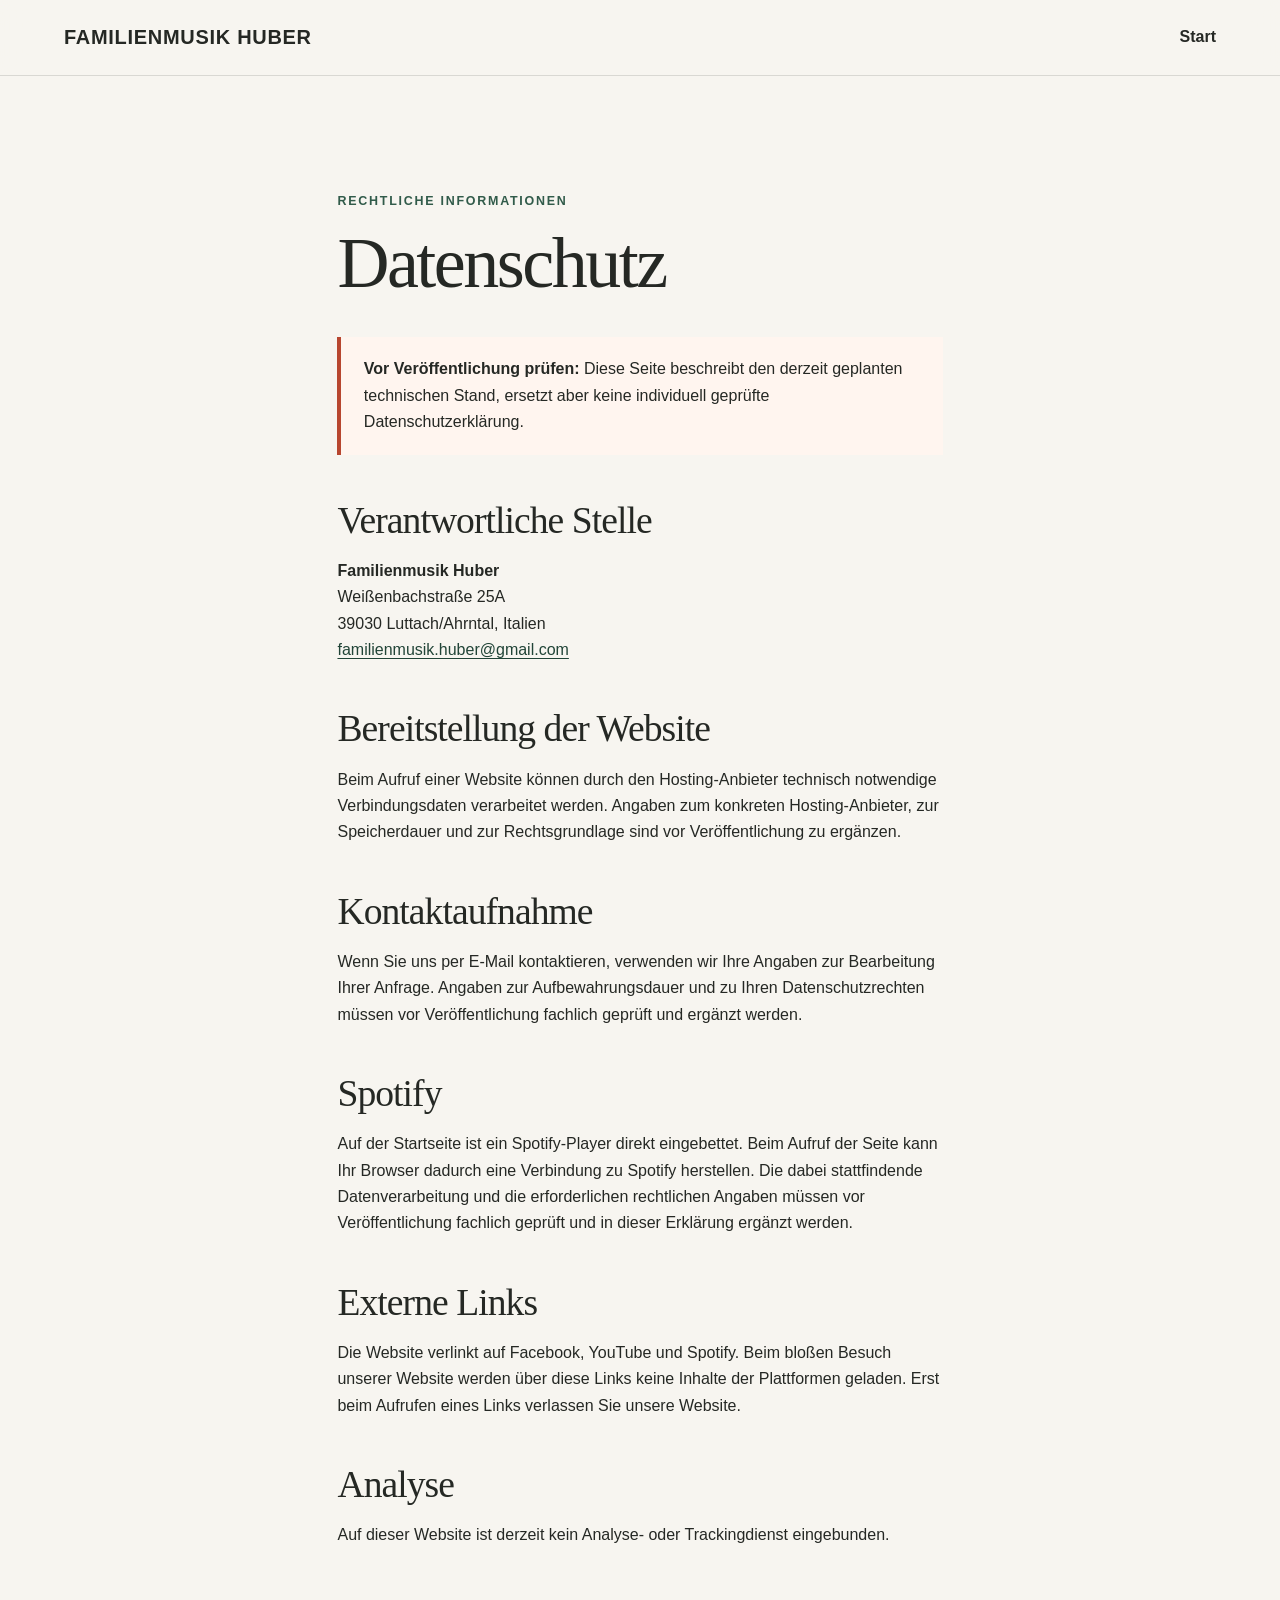
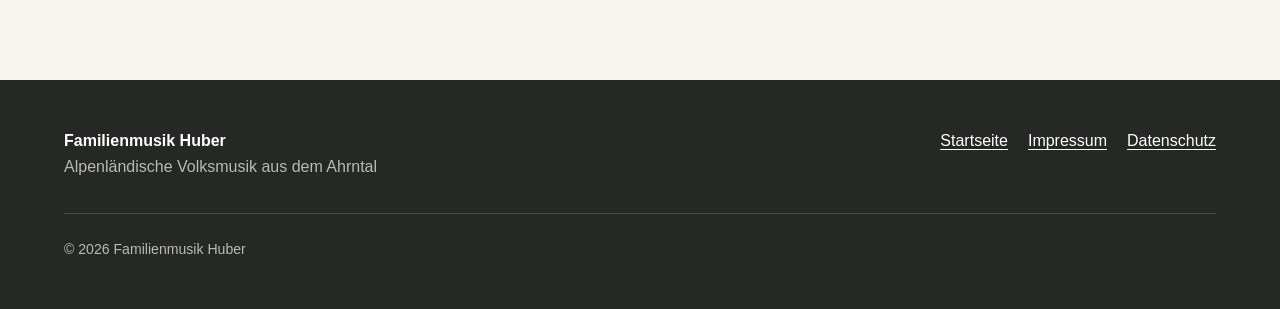
==== datenschutz.html @ d2c95392 "Allgemeiner Umbau" ====
<!DOCTYPE html>
<html lang="de">

<head>
  <meta charset="utf-8">
  <meta name="viewport" content="width=device-width, initial-scale=1">
  <meta name="robots" content="noindex">
  <meta name="theme-color" content="#f7f5f0">
  <title>Datenschutz – Familienmusik Huber</title>
  <link rel="icon" href="images/icons/favicon.svg" type="image/svg+xml">
  <link rel="stylesheet" href="styles/style_general.css">
</head>

<body>
  <a class="skip_link" href="#main">Zum Inhalt springen</a>
  <header class="site_header">
    <nav class="navbar" aria-label="Hauptnavigation">
      <a class="navbar_brand" href="index.html">Familienmusik Huber</a>
      <div class="legal_navigation">
        <a href="index.html">Start</a>
      </div>
    </nav>
  </header>

  <main id="main" class="legal_main section">
    <article class="content_container legal_content">
      <p class="eyebrow">Rechtliche Informationen</p>
      <h1>Datenschutz</h1>

      <div class="notice"><strong>Vor Veröffentlichung prüfen:</strong> Diese Seite beschreibt den derzeit geplanten technischen Stand, ersetzt aber keine individuell geprüfte Datenschutzerklärung.</div>

      <h2>Verantwortliche Stelle</h2>
      <address>
        <strong>Familienmusik Huber</strong><br>
        Weißenbachstraße 25A<br>
        39030 Luttach/Ahrntal, Italien<br>
        <a href="mailto:familienmusik.huber@gmail.com">familienmusik.huber@gmail.com</a>
      </address>

      <h2>Bereitstellung der Website</h2>
      <p>Beim Aufruf einer Website können durch den Hosting-Anbieter technisch notwendige Verbindungsdaten verarbeitet werden. Angaben zum konkreten Hosting-Anbieter, zur Speicherdauer und zur Rechtsgrundlage sind vor Veröffentlichung zu ergänzen.</p>

      <h2>Kontaktaufnahme</h2>
      <p>Wenn Sie uns per E-Mail kontaktieren, verwenden wir Ihre Angaben zur Bearbeitung Ihrer Anfrage. Angaben zur Aufbewahrungsdauer und zu Ihren Datenschutzrechten müssen vor Veröffentlichung fachlich geprüft und ergänzt werden.</p>

      <h2>Spotify</h2>
      <p>Auf der Startseite ist ein Spotify-Player direkt eingebettet. Beim Aufruf der Seite kann Ihr Browser dadurch eine Verbindung zu Spotify herstellen. Die dabei stattfindende Datenverarbeitung und die erforderlichen rechtlichen Angaben müssen vor Veröffentlichung fachlich geprüft und in dieser Erklärung ergänzt werden.</p>

      <h2>Externe Links</h2>
      <p>Die Website verlinkt auf Facebook, YouTube und Spotify. Beim bloßen Besuch unserer Website werden über diese Links keine Inhalte der Plattformen geladen. Erst beim Aufrufen eines Links verlassen Sie unsere Website.</p>

      <h2>Analyse</h2>
      <p>Auf dieser Website ist derzeit kein Analyse- oder Trackingdienst eingebunden.</p>
    </article>
  </main>

  <footer class="site_footer">
    <div class="footer_inner">
      <p><strong>Familienmusik Huber</strong><br><span>Alpenländische Volksmusik aus dem Ahrntal</span></p>
      <nav aria-label="Navigation im Fußbereich">
        <a href="index.html">Startseite</a>
        <a href="impressum.html">Impressum</a>
        <a href="datenschutz.html" aria-current="page">Datenschutz</a>
      </nav>
      <p class="copyright">© 2026 Familienmusik Huber</p>
    </div>
  </footer>
</body>

</html>
---- styles/style_general.css ----
:root {
    --color-background: #f7f5f0;
    --color-surface: #fffdf9;
    --color-tinted: #ecefe9;
    --color-text: #252824;
    --color-muted: #60665f;
    --color-accent: #315b4a;
    --color-accent-dark: #214437;
    --color-border: rgb(37 40 36 / 14%);
    --color-focus: #b7462f;
    --shadow-soft: 0 1.25rem 3.5rem rgb(32 39 34 / 10%);
    --radius-small: 0.35rem;
    --radius-medium: 0.8rem;
    --container: 75rem;
    --text-width: 68ch;
    --header-height: 4.75rem;
    --font-heading: Georgia, "Times New Roman", serif;
    --font-body: "Helvetica Neue", Helvetica, Arial, sans-serif;
}

html {
    box-sizing: border-box;
    scroll-behavior: smooth;
    scroll-padding-top: calc(var(--header-height) + 1rem);
}

*,
*::before,
*::after {
    box-sizing: inherit;
}

body {
    width: 100%;
    margin: 0;
    overflow-x: hidden;
    background: var(--color-background);
    color: var(--color-text);
    font-family: var(--font-body);
    font-size: 1rem;
    line-height: 1.65;
    -webkit-font-smoothing: antialiased;
}

body.menu_open {
    overflow: hidden;
}

img {
    max-width: 100%;
}

a {
    color: var(--color-accent-dark);
    text-underline-offset: 0.2em;
}

button,
a {
    -webkit-tap-highlight-color: transparent;
}

:focus-visible {
    outline: 3px solid var(--color-focus);
    outline-offset: 4px;
}

.skip_link {
    position: fixed;
    top: 0.75rem;
    left: 0.75rem;
    z-index: 100;
    padding: 0.7rem 1rem;
    background: var(--color-text);
    color: white;
    transform: translateY(-150%);
}

.skip_link:focus {
    transform: translateY(0);
}

.site_header {
    position: sticky;
    top: 0;
    z-index: 20;
    height: var(--header-height);
}

.navbar {
    width: 100%;
    height: 100%;
    padding-inline: clamp(1.25rem, 5vw, 5rem);
    display: flex;
    align-items: center;
    justify-content: space-between;
    gap: 2rem;
    background: rgb(247 245 240 / 94%);
    border-bottom: 1px solid var(--color-border);
    backdrop-filter: blur(14px);
    -webkit-backdrop-filter: blur(14px);
}

.navbar a {
    color: var(--color-text);
    text-decoration: none;
}

.navbar_brand {
    position: relative;
    z-index: 2;
    flex-shrink: 0;
    font-size: clamp(1rem, 2vw, 1.25rem);
    font-weight: 700;
    letter-spacing: 0.035em;
    text-transform: uppercase;
}

.navbar_links {
    display: flex;
    align-items: center;
    gap: clamp(1.2rem, 3vw, 2.65rem);
}

.legal_navigation a {
    min-height: 2.75rem;
    display: inline-flex;
    align-items: center;
    font-weight: 700;
}

.navbar_links a {
    position: relative;
    min-height: 2.75rem;
    display: inline-flex;
    align-items: center;
    color: var(--color-muted);
    font-size: 0.93rem;
    font-weight: 650;
    letter-spacing: 0.02em;
}

.navbar_links a::after {
    content: "";
    position: absolute;
    right: 0;
    bottom: 0.25rem;
    left: 0;
    height: 2px;
    background: var(--color-accent);
    transform: scaleX(0);
    transition: transform 180ms ease;
}

.navbar_links a:hover::after,
.navbar_links a[aria-current="true"]::after {
    transform: scaleX(1);
}

.navbar_links a[aria-current="true"] {
    color: var(--color-text);
}

.menu_button {
    display: none;
}

.hero {
    width: 100%;
    background: #241c17;
}

.hero picture {
    display: block;
}

.hero_image {
    display: block;
    width: 100%;
    height: auto;
    max-height: calc(100svh - var(--header-height));
    object-fit: contain;
    object-position: center;
}

.section,
.section_compact {
    padding-inline: clamp(1.25rem, 5vw, 4rem);
    scroll-margin-top: calc(var(--header-height) + 1rem);
}

.content_section {
    scroll-margin-top: calc(var(--header-height) + 1rem);
}

.section {
    padding-block: clamp(4.5rem, 9vw, 8rem);
}

.section_compact {
    padding-block: clamp(3.5rem, 7vw, 6rem);
}

.section_tinted {
    background: var(--color-tinted);
}

.content_container {
    width: min(100%, var(--container));
    margin-inline: auto;
}

.intro {
    border-bottom: 1px solid var(--color-border);
    text-align: center;
}

.intro_inner {
    max-width: 56rem;
}

.eyebrow {
    margin: 0 0 0.65rem;
    color: var(--color-accent);
    font-size: 0.78rem;
    font-weight: 750;
    letter-spacing: 0.14em;
    text-transform: uppercase;
}

h1,
h2,
h3 {
    margin-top: 0;
    color: var(--color-text);
    font-family: var(--font-heading);
    font-weight: 500;
    line-height: 1.15;
}

h1 {
    margin-bottom: 1.1rem;
    font-size: clamp(2.7rem, 7vw, 5.3rem);
    letter-spacing: -0.035em;
}

h2 {
    margin-bottom: 1rem;
    font-size: clamp(2.25rem, 5vw, 3.8rem);
    letter-spacing: -0.025em;
}

h3 {
    margin-bottom: 0.85rem;
    font-size: clamp(1.45rem, 3vw, 2rem);
}

p {
    margin-top: 0;
}

.lead {
    max-width: 43rem;
    margin: 0 auto 2rem;
    color: var(--color-muted);
    font-size: clamp(1.12rem, 2.4vw, 1.35rem);
}

.lead_small {
    color: var(--color-text);
    font-family: var(--font-heading);
    font-size: clamp(1.3rem, 2.5vw, 1.7rem);
    line-height: 1.45;
}

.button {
    min-height: 3rem;
    padding: 0.72rem 1.15rem;
    display: inline-flex;
    align-items: center;
    justify-content: center;
    border: 1px solid var(--color-accent);
    border-radius: var(--radius-small);
    font: inherit;
    font-weight: 700;
    text-align: center;
    text-decoration: none;
    cursor: pointer;
    transition: color 180ms ease, background-color 180ms ease, transform 180ms ease;
}

.button:hover {
    transform: translateY(-1px);
}

.button_primary {
    background: var(--color-accent);
    color: white;
}

.button_primary:hover {
    background: var(--color-accent-dark);
}

.button_secondary {
    background: transparent;
    color: var(--color-accent-dark);
}

.button_secondary:hover {
    background: var(--color-accent);
    color: white;
}

.section_heading {
    max-width: 47rem;
    margin: 0 auto clamp(2.5rem, 5vw, 4.5rem);
    text-align: center;
}

.section_heading::after {
    content: "";
    width: 3.5rem;
    height: 3px;
    margin: 1.7rem auto 0;
    display: block;
    border-radius: 99px;
    background: var(--color-accent);
}

.section_heading > :last-child:not(h2) {
    color: var(--color-muted);
}

.prose {
    color: var(--color-muted);
}

.prose p:last-child {
    margin-bottom: 0;
}

.about_intro {
    max-width: var(--text-width);
    margin-inline: auto;
}

.story {
    max-width: var(--text-width);
    margin: clamp(3.5rem, 7vw, 6.5rem) auto 0;
}

.story p {
    margin-bottom: 1.3rem;
}

.section_visual {
    position: relative;
    width: 100%;
    min-height: clamp(22rem, 55vw, 42rem);
    overflow: hidden;
    isolation: isolate;
    background: #2e322e;
}

.section_visual::after {
    content: "";
    position: absolute;
    z-index: 1;
    inset: 0;
    background: linear-gradient(180deg, rgb(15 20 17 / 8%) 0%, rgb(15 20 17 / 20%) 45%, rgb(15 20 17 / 62%) 100%);
    pointer-events: none;
}

.section_picture {
    position: absolute;
    inset: 0;
    width: 100%;
    height: 100%;
    display: block;
}

.section_picture img {
    width: 100%;
    height: 100%;
    display: block;
    object-fit: cover;
    object-position: center;
}

.section_picture_square img {
    object-position: center 62%;
}

.section_visual_heading {
    position: absolute;
    z-index: 2;
    top: 50%;
    right: clamp(1.25rem, 6vw, 6rem);
    left: clamp(1.25rem, 6vw, 6rem);
    color: white;
    transform: translateY(-50%);
}

.section_visual_heading .eyebrow,
.section_visual_heading h2 {
    color: white;
    text-shadow: 0 2px 1.5rem rgb(0 0 0 / 45%);
}

.section_visual_heading h2 {
    max-width: 12ch;
    margin-bottom: 0;
    font-size: clamp(2.75rem, 7vw, 5.5rem);
}

.section_intro {
    max-width: 47rem;
    margin: 0 auto clamp(2.5rem, 5vw, 4rem);
    color: var(--color-muted);
    font-size: clamp(1.05rem, 2vw, 1.2rem);
    text-align: center;
}

.music_grid,
.performance_grid {
    display: grid;
    grid-template-columns: repeat(2, minmax(0, 1fr));
    gap: clamp(1.25rem, 3vw, 2rem);
}

.media_card,
.info_card {
    padding: clamp(1.5rem, 4vw, 2.6rem);
    border: 1px solid var(--color-border);
    border-radius: var(--radius-medium);
    background: var(--color-surface);
    box-shadow: 0 0.75rem 2.5rem rgb(32 39 34 / 6%);
}

.spotify_player {
    display: flex;
    flex-direction: column;
    align-items: center;
    justify-content: center;
    gap: 1rem;
}

.spotify_player iframe {
    width: 100%;
    height: 352px;
    border: 0;
    border-radius: 0.75rem;
}

.text_link {
    font-weight: 700;
}

.cd_card {
    display: flex;
    flex-direction: column;
    align-items: flex-start;
    justify-content: center;
}

.cd_card p:not(.eyebrow),
.info_card p {
    color: var(--color-muted);
}

.cd_card .button,
.info_card .button {
    margin-top: 0.5rem;
}

.info_card_accent {
    background: var(--color-accent-dark);
    color: white;
}

.info_card_accent h3,
.info_card_accent p {
    color: white;
}

.info_card_accent .button_primary {
    border-color: white;
    background: white;
    color: var(--color-accent-dark);
}

.empty_state {
    margin-bottom: 0;
    font-style: italic;
}

.contact_container {
    max-width: 48rem;
    text-align: center;
}

address {
    margin-bottom: 1.75rem;
    font-style: normal;
}

.social_links {
    margin-top: 2.5rem;
    display: flex;
    flex-wrap: wrap;
    justify-content: center;
    gap: 0.6rem;
}

.social_links a {
    min-height: 2.75rem;
    padding: 0.55rem 0.8rem;
    display: inline-flex;
    align-items: center;
    gap: 0.45rem;
    border-radius: var(--radius-small);
    color: var(--color-text);
    font-weight: 650;
    text-decoration: none;
}

.social_links a:hover {
    background: rgb(49 91 74 / 10%);
}

.site_footer {
    padding: 3rem clamp(1.25rem, 5vw, 4rem);
    background: var(--color-text);
    color: white;
}

.footer_inner {
    width: min(100%, var(--container));
    margin-inline: auto;
    display: grid;
    grid-template-columns: 1fr auto;
    align-items: start;
    gap: 2rem;
}

.site_footer p {
    margin: 0;
}

.site_footer p span,
.copyright {
    color: rgb(255 255 255 / 68%);
}

.site_footer nav {
    display: flex;
    flex-wrap: wrap;
    justify-content: flex-end;
    gap: 0.75rem 1.25rem;
}

.site_footer a {
    color: white;
}

.copyright {
    grid-column: 1 / -1;
    padding-top: 1.5rem;
    border-top: 1px solid rgb(255 255 255 / 16%);
    font-size: 0.88rem;
}

.legal_main {
    min-height: 70vh;
}

.legal_content {
    max-width: var(--text-width);
}

.legal_content h1 {
    font-size: clamp(2.6rem, 6vw, 4.5rem);
}

.legal_content h2 {
    margin-top: 2.75rem;
    font-size: clamp(1.7rem, 4vw, 2.35rem);
}

.notice {
    margin: 2rem 0;
    padding: 1.2rem 1.4rem;
    border-left: 4px solid var(--color-focus);
    background: #fff5ef;
}

@media (max-width: 50rem) {
    .music_grid,
    .performance_grid {
        grid-template-columns: 1fr;
    }

}

@media (max-width: 44rem) {
    :root {
        --header-height: 4.25rem;
    }

    .navbar {
        padding-inline: 1rem;
    }

    .js .menu_button {
        position: relative;
        z-index: 2;
        min-width: 3rem;
        min-height: 3rem;
        padding: 0.45rem;
        display: inline-flex;
        align-items: center;
        justify-content: center;
        gap: 0.55rem;
        border: 0;
        background: transparent;
        color: var(--color-text);
        font: inherit;
        font-weight: 700;
        cursor: pointer;
    }

    .menu_button_label {
        font-size: 0.86rem;
    }

    .menu_icon,
    .menu_icon::before,
    .menu_icon::after {
        width: 1.35rem;
        height: 2px;
        display: block;
        background: currentColor;
        transition: transform 180ms ease, opacity 180ms ease;
    }

    .menu_icon {
        position: relative;
    }

    .menu_icon::before,
    .menu_icon::after {
        content: "";
        position: absolute;
        left: 0;
    }

    .menu_icon::before {
        top: -0.4rem;
    }

    .menu_icon::after {
        top: 0.4rem;
    }

    .menu_button[aria-expanded="true"] .menu_icon {
        background: transparent;
    }

    .menu_button[aria-expanded="true"] .menu_icon::before {
        top: 0;
        transform: rotate(45deg);
    }

    .menu_button[aria-expanded="true"] .menu_icon::after {
        top: 0;
        transform: rotate(-45deg);
    }

    .navbar_links {
        position: absolute;
        top: var(--header-height);
        right: 0;
        left: 0;
        padding: 1rem;
        flex-direction: column;
        align-items: stretch;
        gap: 0;
        background: var(--color-background);
        border-bottom: 1px solid var(--color-border);
        box-shadow: var(--shadow-soft);
    }

    .navbar_links a {
        min-height: 3.25rem;
        justify-content: center;
        border-bottom: 1px solid var(--color-border);
    }

    .navbar_links a:last-child {
        border-bottom: 0;
    }

    .js .navbar_links {
        visibility: hidden;
        opacity: 0;
        transform: translateY(-0.75rem);
        pointer-events: none;
        transition: opacity 180ms ease, transform 180ms ease, visibility 180ms ease;
    }

    .js .navbar_links[data-open="true"] {
        visibility: visible;
        opacity: 1;
        transform: translateY(0);
        pointer-events: auto;
    }

    .hero_image {
        max-height: none;
    }

    .section_visual {
        min-height: clamp(18rem, 75vw, 28rem);
    }

    .footer_inner {
        grid-template-columns: 1fr;
    }

    .site_footer nav {
        justify-content: flex-start;
    }

    .copyright {
        grid-column: auto;
    }
}

@media (prefers-reduced-motion: reduce) {
    html {
        scroll-behavior: auto;
    }

    *,
    *::before,
    *::after {
        scroll-behavior: auto !important;
        transition-duration: 0.01ms !important;
        animation-duration: 0.01ms !important;
    }
}
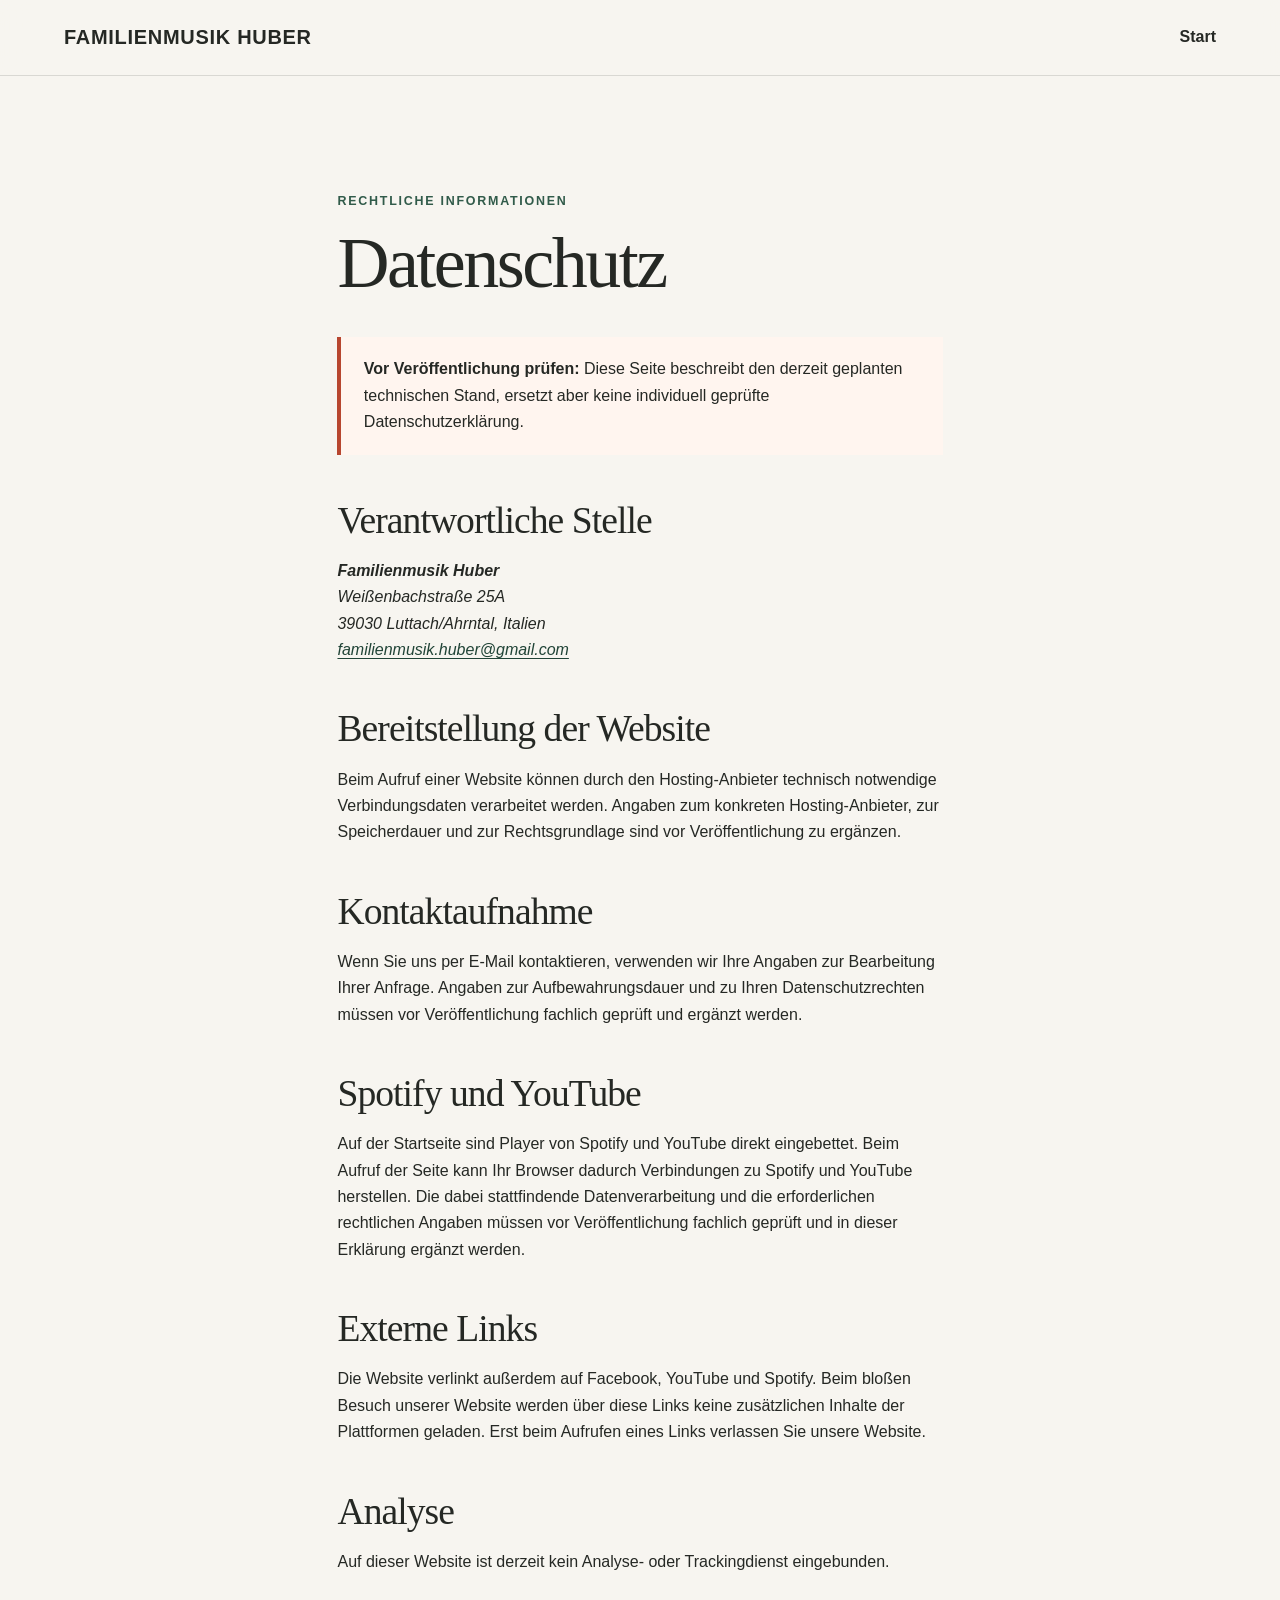
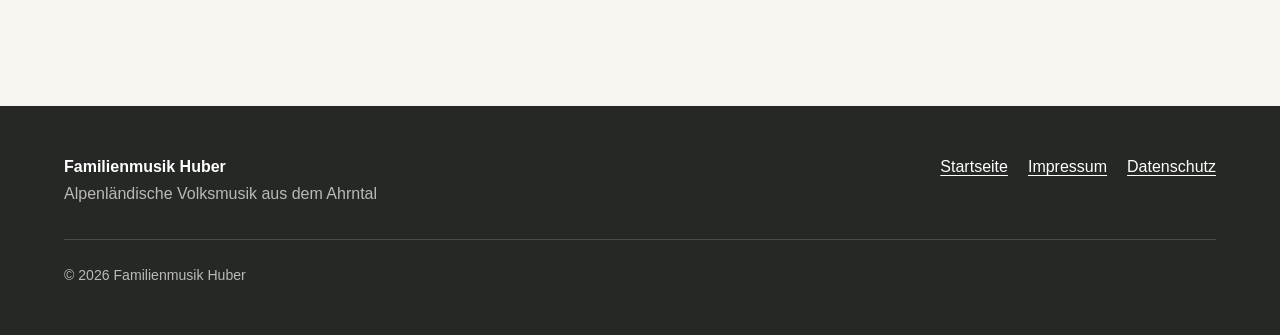
==== commit f0aa0243: "Unsere Musik / CD Cover / Scrollkasten / Youtube" ====
--- a/datenschutz.html
+++ b/datenschutz.html
@@ -43,11 +43,11 @@
       <h2>Kontaktaufnahme</h2>
       <p>Wenn Sie uns per E-Mail kontaktieren, verwenden wir Ihre Angaben zur Bearbeitung Ihrer Anfrage. Angaben zur Aufbewahrungsdauer und zu Ihren Datenschutzrechten müssen vor Veröffentlichung fachlich geprüft und ergänzt werden.</p>
 
-      <h2>Spotify</h2>
-      <p>Auf der Startseite ist ein Spotify-Player direkt eingebettet. Beim Aufruf der Seite kann Ihr Browser dadurch eine Verbindung zu Spotify herstellen. Die dabei stattfindende Datenverarbeitung und die erforderlichen rechtlichen Angaben müssen vor Veröffentlichung fachlich geprüft und in dieser Erklärung ergänzt werden.</p>
+      <h2>Spotify und YouTube</h2>
+      <p>Auf der Startseite sind Player von Spotify und YouTube direkt eingebettet. Beim Aufruf der Seite kann Ihr Browser dadurch Verbindungen zu Spotify und YouTube herstellen. Die dabei stattfindende Datenverarbeitung und die erforderlichen rechtlichen Angaben müssen vor Veröffentlichung fachlich geprüft und in dieser Erklärung ergänzt werden.</p>
 
       <h2>Externe Links</h2>
-      <p>Die Website verlinkt auf Facebook, YouTube und Spotify. Beim bloßen Besuch unserer Website werden über diese Links keine Inhalte der Plattformen geladen. Erst beim Aufrufen eines Links verlassen Sie unsere Website.</p>
+      <p>Die Website verlinkt außerdem auf Facebook, YouTube und Spotify. Beim bloßen Besuch unserer Website werden über diese Links keine zusätzlichen Inhalte der Plattformen geladen. Erst beim Aufrufen eines Links verlassen Sie unsere Website.</p>
 
       <h2>Analyse</h2>
       <p>Auf dieser Website ist derzeit kein Analyse- oder Trackingdienst eingebunden.</p>
--- a/styles/style_general.css
+++ b/styles/style_general.css
@@ -21,7 +21,7 @@
 html {
     box-sizing: border-box;
     scroll-behavior: smooth;
-    scroll-padding-top: calc(var(--header-height) + 1rem);
+    scroll-padding-top: var(--header-height);
 }
 
 *,
@@ -152,22 +152,26 @@
     transition: transform 180ms ease;
 }
 
-.navbar_links a:hover::after,
-.navbar_links a[aria-current="true"]::after {
-    transform: scaleX(1);
-}
-
-.navbar_links a[aria-current="true"] {
-    color: var(--color-text);
-}
-
 .menu_button {
     display: none;
 }
 
 .hero {
+    --hero-title-progress: 0;
+    position: relative;
     width: 100%;
+    overflow: hidden;
+    isolation: isolate;
     background: #241c17;
+}
+
+.hero::after {
+    content: "";
+    position: absolute;
+    z-index: 1;
+    inset: 0;
+    background: linear-gradient(0deg, rgb(18 12 8 / 68%) 0%, rgb(18 12 8 / 22%) 32%, transparent 58%);
+    pointer-events: none;
 }
 
 .hero picture {
@@ -178,19 +182,87 @@
     display: block;
     width: 100%;
     height: auto;
-    max-height: calc(100svh - var(--header-height));
-    object-fit: contain;
-    object-position: center;
+}
+
+.hero_title {
+    position: absolute;
+    z-index: 2;
+    top: 0;
+    right: clamp(1.25rem, 6vw, 6rem);
+    left: clamp(1.25rem, 6vw, 6rem);
+    height: min(100%, calc(100svh - var(--header-height)));
+    padding-bottom: clamp(1.5rem, 4vw, 4rem);
+    display: flex;
+    flex-direction: column;
+    justify-content: flex-end;
+    color: white;
+    opacity: calc(1 - (var(--hero-title-progress) * 0.82));
+    transform: translateY(calc(var(--hero-title-progress) * 1.5rem)) scale(calc(1 - (var(--hero-title-progress) * 0.035)));
+    transform-origin: bottom left;
+    will-change: opacity, transform;
+}
+
+.hero_title .eyebrow,
+.hero_title h1 {
+    color: white;
+    text-shadow: 0 0.2rem 1.75rem rgb(0 0 0 / 55%);
+}
+
+.hero_title h1 {
+    max-width: 11ch;
+    margin-bottom: clamp(1.5rem, 3vw, 2.25rem);
+    font-size: clamp(3.25rem, 8.5vw, 7.5rem);
+    line-height: 0.96;
+}
+
+.hero_actions {
+    display: flex;
+    align-items: center;
+    gap: 1.25rem;
+}
+
+.hero_secondary_action {
+    min-height: 3rem;
+    display: inline-flex;
+    align-items: center;
+    color: white;
+    font-weight: 700;
+    text-decoration: none;
+}
+
+.hero_secondary_action:hover {
+    text-decoration: underline;
+}
+
+.hero_scroll_cue {
+    display: none;
+}
+
+@keyframes hero-scroll-cue {
+    0%,
+    100% {
+        transform: translateY(-0.15rem) rotate(45deg);
+    }
+
+    50% {
+        transform: translateY(0.2rem) rotate(45deg);
+    }
+}
+
+@keyframes music-scroll-cue {
+    0%,
+    100% {
+        transform: translateX(-0.15rem) rotate(-45deg);
+    }
+
+    50% {
+        transform: translateX(0.2rem) rotate(-45deg);
+    }
 }
 
 .section,
 .section_compact {
     padding-inline: clamp(1.25rem, 5vw, 4rem);
-    scroll-margin-top: calc(var(--header-height) + 1rem);
-}
-
-.content_section {
-    scroll-margin-top: calc(var(--header-height) + 1rem);
 }
 
 .section {
@@ -208,15 +280,6 @@
 .content_container {
     width: min(100%, var(--container));
     margin-inline: auto;
-}
-
-.intro {
-    border-bottom: 1px solid var(--color-border);
-    text-align: center;
-}
-
-.intro_inner {
-    max-width: 56rem;
 }
 
 .eyebrow {
@@ -345,6 +408,11 @@
     margin-inline: auto;
 }
 
+.about_intro strong {
+    color: var(--color-text);
+    font-weight: 650;
+}
+
 .story {
     max-width: var(--text-width);
     margin: clamp(3.5rem, 7vw, 6.5rem) auto 0;
@@ -414,6 +482,16 @@
     font-size: clamp(2.75rem, 7vw, 5.5rem);
 }
 
+.section_scroll_heading {
+    --section-title-progress: 0;
+    top: auto;
+    bottom: clamp(1.5rem, 4vw, 4rem);
+    opacity: calc(1 - (var(--section-title-progress) * 0.82));
+    transform: translateY(calc(var(--section-title-progress) * 1.5rem)) scale(calc(1 - (var(--section-title-progress) * 0.035)));
+    transform-origin: bottom left;
+    will-change: opacity, transform;
+}
+
 .section_intro {
     max-width: 47rem;
     margin: 0 auto clamp(2.5rem, 5vw, 4rem);
@@ -422,14 +500,46 @@
     text-align: center;
 }
 
-.music_grid,
+.music_intro {
+    max-width: var(--text-width);
+    margin: 0 auto clamp(2.5rem, 5vw, 4rem);
+}
+
+.music_players {
+    margin-bottom: clamp(3.5rem, 7vw, 6rem);
+    display: grid;
+    grid-template-columns: repeat(2, minmax(0, 1fr));
+    gap: clamp(1.25rem, 3vw, 2rem);
+    align-items: start;
+}
+
+.music_player h3 {
+    margin-bottom: 1rem;
+    font-size: clamp(1.5rem, 3vw, 2rem);
+}
+
+.music_spotify,
+.music_youtube {
+    display: block;
+    width: 100%;
+    height: 352px;
+    border: 0;
+    border-radius: 0.75rem;
+    background: var(--color-surface);
+}
+
+.cd_intro {
+    max-width: var(--text-width);
+    margin: 0 auto clamp(2rem, 4vw, 3rem);
+    text-align: center;
+}
+
 .performance_grid {
     display: grid;
     grid-template-columns: repeat(2, minmax(0, 1fr));
     gap: clamp(1.25rem, 3vw, 2rem);
 }
 
-.media_card,
 .info_card {
     padding: clamp(1.5rem, 4vw, 2.6rem);
     border: 1px solid var(--color-border);
@@ -438,38 +548,138 @@
     box-shadow: 0 0.75rem 2.5rem rgb(32 39 34 / 6%);
 }
 
-.spotify_player {
+.music_grid {
+    --album-card-width: min(22rem, 82vw);
+    --music-grid-edge: max(clamp(1rem, 2.5vw, 2rem), calc((100% - var(--album-card-width)) / 2));
+    display: flex;
+    gap: clamp(1rem, 2.5vw, 2rem);
+    padding-block: clamp(1rem, 2.5vw, 2rem);
+    padding-inline: var(--music-grid-edge);
+    overflow-x: auto;
+    overscroll-behavior-inline: contain;
+    border: 1px solid var(--color-border);
+    border-radius: var(--radius-medium);
+    background: rgb(255 253 249 / 55%);
+    scroll-snap-type: inline mandatory;
+    scroll-padding-inline: var(--music-grid-edge);
+    scrollbar-color: var(--color-accent) transparent;
+}
+
+.music_grid_shell {
+    position: relative;
+}
+
+.music_scroll_cue {
+    position: absolute;
+    z-index: 3;
+    top: 50%;
+    right: clamp(0.15rem, 0.6vw, 0.35rem);
+    width: 2.25rem;
+    height: 2.25rem;
+    padding: 0;
+    display: none;
+    align-items: center;
+    justify-content: center;
+    border: 1px solid rgb(37 40 36 / 6%);
+    border-radius: 50%;
+    background: rgb(255 253 249 / 48%);
+    color: var(--color-accent-dark);
+    box-shadow: 0 0.2rem 0.7rem rgb(32 39 34 / 5%);
+    backdrop-filter: blur(3px);
+    -webkit-backdrop-filter: blur(3px);
+    cursor: pointer;
+    transform: translateY(-50%);
+    transition: color 180ms ease, opacity 180ms ease;
+}
+
+.music_scroll_cue[data-visible="true"] {
+    display: flex;
+}
+
+.music_scroll_cue:hover,
+.music_scroll_cue:focus-visible {
+    color: var(--color-accent);
+}
+
+.music_scroll_cue span {
+    width: 0.6rem;
+    height: 0.6rem;
+    border-right: 2px solid currentColor;
+    border-bottom: 2px solid currentColor;
+    transform: translateX(-0.15rem) rotate(-45deg);
+    animation: music-scroll-cue 2.2s ease-in-out infinite;
+}
+
+.music_grid_title {
+    margin-bottom: clamp(1rem, 2vw, 1.5rem);
+    font-size: clamp(2rem, 4vw, 3rem);
+}
+
+.album_card {
+    min-width: var(--album-card-width);
+    flex: 0 0 var(--album-card-width);
+    align-self: start;
     display: flex;
     flex-direction: column;
-    align-items: center;
-    justify-content: center;
-    gap: 1rem;
-}
-
-.spotify_player iframe {
+    overflow: hidden;
+    border: 1px solid var(--color-border);
+    border-radius: var(--radius-medium);
+    background: var(--color-surface);
+    box-shadow: 0 0.75rem 2.5rem rgb(32 39 34 / 6%);
+    scroll-snap-align: center;
+}
+
+.cd_request_button {
+    width: fit-content;
+    margin: clamp(1.5rem, 3vw, 2rem) auto 0;
+    display: flex;
+}
+
+@media (min-width: 50rem) {
+    .music_grid {
+        padding-inline: clamp(1rem, 2.5vw, 2rem);
+        scroll-padding-inline: 0;
+        scroll-snap-type: none;
+    }
+
+    .album_card {
+        scroll-snap-align: none;
+    }
+}
+
+.album_cover {
+    position: relative;
     width: 100%;
-    height: 352px;
-    border: 0;
-    border-radius: 0.75rem;
-}
-
-.text_link {
-    font-weight: 700;
-}
-
-.cd_card {
-    display: flex;
-    flex-direction: column;
-    align-items: flex-start;
-    justify-content: center;
-}
-
-.cd_card p:not(.eyebrow),
+    aspect-ratio: 10 / 9;
+    flex: 0 0 auto;
+    overflow: hidden;
+}
+
+.album_cover img {
+    width: 100%;
+    height: 100%;
+    display: block;
+    object-fit: cover;
+}
+
+.album_cover_year {
+    position: absolute;
+    z-index: 1;
+    right: clamp(0.6rem, 1.5vw, 0.9rem);
+    bottom: clamp(0.6rem, 1.5vw, 0.9rem);
+    margin: 0;
+    color: white;
+    font-family: var(--font-heading);
+    font-size: 2.75rem;
+    font-weight: 500;
+    line-height: 1;
+    text-shadow: 0 0.15rem 1rem rgb(0 0 0 / 70%);
+}
+
 .info_card p {
     color: var(--color-muted);
 }
 
-.cd_card .button,
 .info_card .button {
     margin-top: 0.5rem;
 }
@@ -495,22 +705,167 @@
     font-style: italic;
 }
 
+.events_list {
+    max-height: calc(100svh - var(--header-height) - 2rem);
+    padding: clamp(0.5rem, 2vw, 1rem) 0;
+    padding-right: clamp(0.35rem, 1vw, 0.75rem);
+    overflow-y: auto;
+    scrollbar-gutter: stable;
+}
+
+.events_list > h3 {
+    margin-bottom: 0;
+}
+
+.event_entry {
+    display: grid;
+    grid-template-columns: 5.75rem 1fr;
+    align-items: first baseline;
+    gap: clamp(0.5rem, 1.5vw, 0.9rem);
+    margin-top: 0;
+    padding: 0 0 0.55rem;
+    border-top: 1px solid var(--color-border);
+    border-bottom: 1px solid var(--color-border);
+}
+
+.event_entry + .event_entry {
+    margin-top: 0;
+    border-top: 0;
+}
+
+.event_date {
+    color: var(--color-accent-dark);
+    font-family: var(--font-heading);
+    font-weight: 700;
+    line-height: 1.05;
+}
+
+.event_date span {
+    display: block;
+}
+
+.event_day {
+    font-size: 1.4rem;
+}
+
+.event_month {
+    margin-top: 0.12rem;
+    font-size: 1.08rem;
+}
+
+.event_year {
+    margin-top: 0.1rem;
+    font-size: 1rem;
+}
+
+.event_content h4 {
+    margin-bottom: 0.35rem;
+    font-size: clamp(1.2rem, 2vw, 1.45rem);
+}
+
+.event_meta {
+    margin-bottom: 0.6rem;
+    color: var(--color-muted);
+}
+
+.event_meta span + span,
+.event_meta time + span {
+    margin-left: 0.35rem;
+}
+
+.event_link {
+    font-size: 0.95rem;
+    font-weight: 700;
+}
+
+.past_events {
+    margin-top: 1.25rem;
+    overflow-anchor: none;
+}
+
+.past_events summary {
+    width: fit-content;
+    margin-bottom: 0.5rem;
+    color: var(--color-accent-dark);
+    font-family: var(--font-heading);
+    font-size: clamp(1.15rem, 2vw, 1.35rem);
+    font-weight: 700;
+    cursor: pointer;
+}
+
+.past_events summary:hover {
+    text-decoration: underline;
+}
+
+.past_events[open] summary {
+    margin-bottom: 0;
+}
+
 .contact_container {
-    max-width: 48rem;
+    max-width: 54rem;
     text-align: center;
 }
 
-address {
-    margin-bottom: 1.75rem;
+.contact_intro {
+    display: flex;
+    flex-direction: column;
+    align-items: center;
+}
+
+.contact_details {
+    margin: 0;
     font-style: normal;
 }
 
+.contact_details strong,
+.contact_details span,
+.contact_details a {
+    display: block;
+}
+
+.contact_details strong {
+    margin-bottom: 0.35rem;
+    color: var(--color-accent-dark);
+    font-size: 0.9rem;
+    font-weight: 750;
+    letter-spacing: 0.08em;
+    text-transform: uppercase;
+}
+
+.contact_details span {
+    margin-bottom: 0.8rem;
+    color: var(--color-muted);
+    font-size: 0.95rem;
+}
+
+.contact_details a {
+    width: fit-content;
+    margin-inline: auto;
+    overflow-wrap: anywhere;
+    color: var(--color-accent-dark);
+    font-weight: 650;
+}
+
+.contact_details a + a {
+    margin-top: 0.2rem;
+}
+
+.contact_actions {
+    margin-top: 1.75rem;
+    display: flex;
+    flex-wrap: wrap;
+    justify-content: center;
+    gap: 0.75rem;
+}
+
 .social_links {
-    margin-top: 2.5rem;
+    margin-top: clamp(3rem, 6vw, 5rem);
+    padding-top: 1.5rem;
     display: flex;
     flex-wrap: wrap;
     justify-content: center;
     gap: 0.6rem;
+    border-top: 1px solid var(--color-border);
 }
 
 .social_links a {
@@ -595,12 +950,109 @@
     background: #fff5ef;
 }
 
+@media (min-width: 44.01rem) and (min-height: 35rem) and (orientation: landscape) {
+    .section_visual {
+        min-height: calc(100svh - var(--header-height));
+    }
+}
+
+@media (min-width: 44.01rem) {
+    .contact_details strong {
+        font-size: 1.1rem;
+    }
+
+    .contact_details span,
+    .contact_details a {
+        font-size: 1.25rem;
+    }
+
+    .navbar_links a:hover::after,
+    .navbar_links a[aria-current]::after {
+        transform: scaleX(1);
+    }
+
+    .navbar_links a[aria-current] {
+        color: var(--color-text);
+    }
+
+    .navbar_brand[aria-current] {
+        color: var(--color-accent-dark);
+    }
+
+    .hero {
+        border-bottom: var(--header-height) solid var(--color-background);
+    }
+}
+
+@media (min-width: 44.01rem) and (max-width: 75rem) and (orientation: portrait) {
+    .hero {
+        min-height: calc(100svh - var(--header-height) + 2px);
+        min-height: calc(100dvh - var(--header-height) + 2px);
+        display: flex;
+        flex-direction: column;
+        background: var(--color-background);
+    }
+
+    .hero::after {
+        display: none;
+    }
+
+    .hero picture {
+        width: 100%;
+        height: 75vw;
+        flex: 0 0 auto;
+    }
+
+    .hero_image {
+        width: 100%;
+        height: 100%;
+        object-fit: contain;
+    }
+
+    .hero_title {
+        position: static;
+        width: min(100%, 48rem);
+        height: calc(100svh - var(--header-height) - 75vw + 2px);
+        height: calc(100dvh - var(--header-height) - 75vw + 2px);
+        min-height: 0;
+        margin-inline: auto;
+        padding: clamp(2rem, 5svh, 4rem) 2rem;
+        flex: 0 0 auto;
+        align-items: center;
+        justify-content: center;
+        color: var(--color-text);
+        text-align: center;
+        opacity: 1;
+        transform: none;
+        will-change: auto;
+    }
+
+    .hero_title .eyebrow,
+    .hero_title h1 {
+        color: var(--color-text);
+        text-shadow: none;
+    }
+
+    .hero_title h1 {
+        max-width: 11ch;
+        margin-bottom: clamp(1.5rem, 3svh, 2.25rem);
+        font-size: clamp(3.5rem, 8vw, 5.5rem);
+    }
+
+    .hero_actions {
+        justify-content: center;
+    }
+
+    .hero_secondary_action {
+        color: var(--color-accent-dark);
+    }
+}
+
 @media (max-width: 50rem) {
-    .music_grid,
+    .music_players,
     .performance_grid {
         grid-template-columns: 1fr;
     }
-
 }
 
 @media (max-width: 44rem) {
@@ -716,14 +1168,103 @@
         pointer-events: auto;
     }
 
-    .hero_image {
-        max-height: none;
+    .hero {
+        min-height: calc(100svh - var(--header-height) + 2px);
+        min-height: calc(100dvh - var(--header-height) + 2px);
+        display: flex;
+        flex-direction: column;
+        background: var(--color-background);
+    }
+
+    .hero::after {
+        display: none;
+    }
+
+    .hero picture {
+        flex: 0 0 auto;
+        aspect-ratio: 4 / 3;
+    }
+
+    .hero_title {
+        position: static;
+        width: min(100%, 34rem);
+        height: auto;
+        min-height: 0;
+        margin-inline: auto;
+        padding: clamp(2rem, 7svh, 4rem) 1.25rem;
+        flex: 1;
+        align-items: center;
+        justify-content: center;
+        color: var(--color-text);
+        text-align: center;
+        opacity: 1;
+        transform: none;
+        will-change: auto;
+    }
+
+    .hero_title .eyebrow,
+    .hero_title h1 {
+        color: var(--color-text);
+        text-shadow: none;
+    }
+
+    .hero_title h1 {
+        max-width: 11ch;
+        margin-bottom: clamp(1.5rem, 4svh, 2.25rem);
+        font-size: clamp(2.45rem, 11vw, 3.75rem);
+    }
+
+    .hero_actions {
+        justify-content: center;
+        flex-wrap: wrap;
+    }
+
+    .hero_secondary_action {
+        color: var(--color-accent-dark);
+    }
+
+    .hero_scroll_cue {
+        width: 2.75rem;
+        height: 2.75rem;
+        margin-top: clamp(1rem, 3svh, 1.75rem);
+        display: inline-flex;
+        align-items: center;
+        justify-content: center;
+        color: var(--color-accent-dark);
+        transition: color 180ms ease;
+    }
+
+    .hero_scroll_cue:hover,
+    .hero_scroll_cue:focus-visible {
+        color: var(--color-accent);
+    }
+
+    .hero_scroll_cue span {
+        width: 0.7rem;
+        height: 0.7rem;
+        border-right: 2px solid currentColor;
+        border-bottom: 2px solid currentColor;
+        transform: translateY(-0.15rem) rotate(45deg);
+        animation: hero-scroll-cue 2.2s ease-in-out infinite;
+    }
+
+    .section_scroll_heading {
+        bottom: clamp(1rem, 4vw, 2rem);
     }
 
     .section_visual {
         min-height: clamp(18rem, 75vw, 28rem);
     }
 
+    .contact_intro {
+        display: flex;
+    }
+
+    .contact_details {
+        padding-top: 0;
+        border-top: 0;
+    }
+
     .footer_inner {
         grid-template-columns: 1fr;
     }
@@ -734,6 +1275,45 @@
 
     .copyright {
         grid-column: auto;
+    }
+}
+
+@media (max-width: 44rem) and (orientation: portrait) {
+    .hero picture {
+        width: 100%;
+        height: 85vw;
+    }
+
+    .hero_image {
+        width: 100%;
+        height: 100%;
+        object-fit: cover;
+        object-position: center;
+    }
+
+    .hero_title {
+        height: calc(100svh - var(--header-height) - 85vw + 2px);
+        height: calc(100dvh - var(--header-height) - 85vw + 2px);
+        padding-block: clamp(0.75rem, 3svh, 2rem);
+        flex: 0 0 auto;
+    }
+
+    .section_visual {
+        min-height: 105vw;
+    }
+
+    #about .section_visual,
+    #contact .section_visual {
+        min-height: 95vw;
+    }
+
+    #dates .section_visual {
+        min-height: 85vw;
+    }
+
+    #about .section_picture img,
+    #contact .section_picture img {
+        object-position: 30% center;
     }
 }
 
@@ -749,4 +1329,14 @@
         transition-duration: 0.01ms !important;
         animation-duration: 0.01ms !important;
     }
-}
+
+    .hero_title {
+        opacity: 1;
+        transform: none;
+    }
+
+    .section_scroll_heading {
+        opacity: 1;
+        transform: none;
+    }
+}
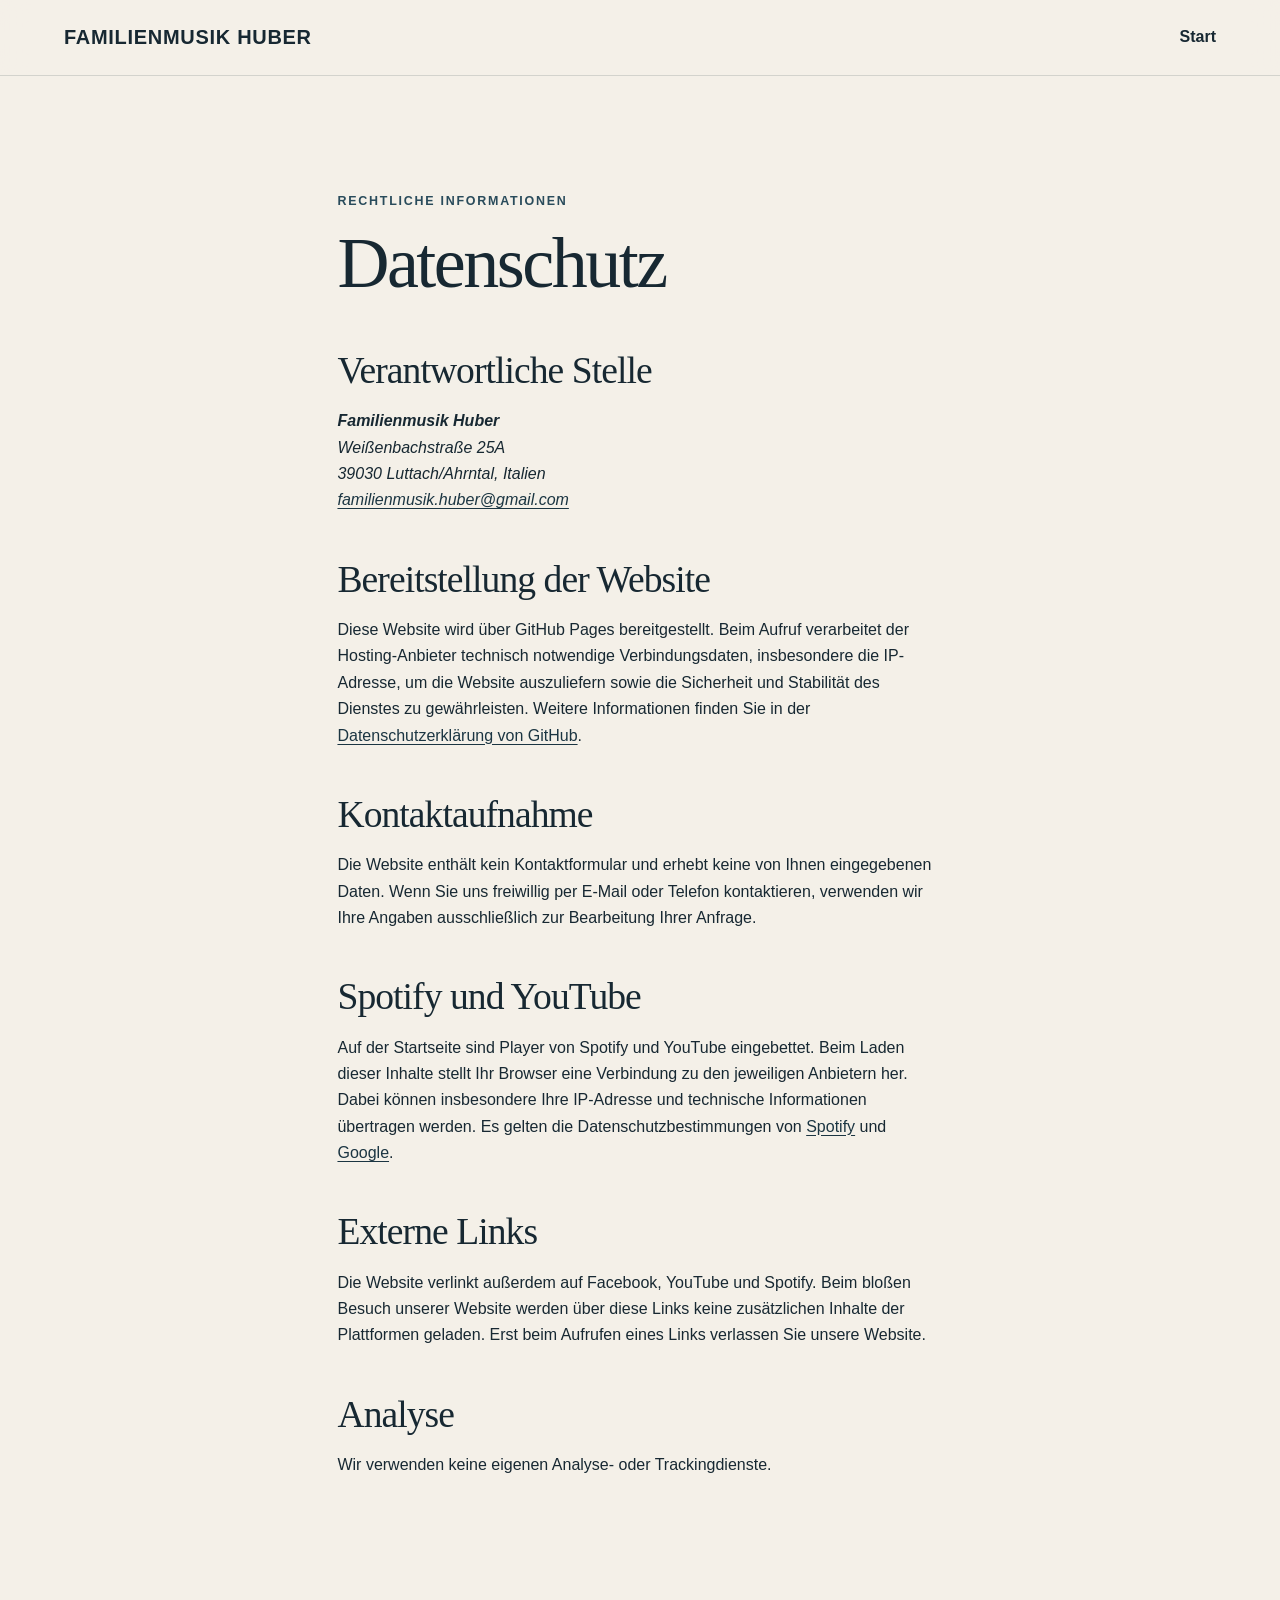
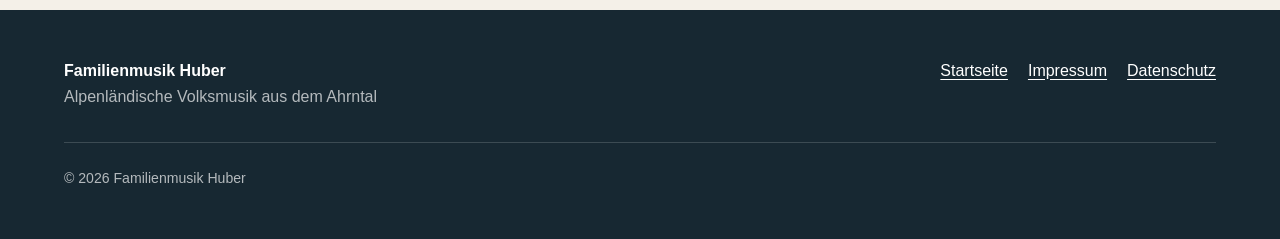
==== commit b61e7690: "Impressum, Datenschutz, Farbe Button" ====
--- a/datenschutz.html
+++ b/datenschutz.html
@@ -5,7 +5,7 @@
   <meta charset="utf-8">
   <meta name="viewport" content="width=device-width, initial-scale=1">
   <meta name="robots" content="noindex">
-  <meta name="theme-color" content="#f7f5f0">
+  <meta name="theme-color" content="#f4f0e8">
   <title>Datenschutz – Familienmusik Huber</title>
   <link rel="icon" href="images/icons/favicon.svg" type="image/svg+xml">
   <link rel="stylesheet" href="styles/style_general.css">
@@ -27,8 +27,6 @@
       <p class="eyebrow">Rechtliche Informationen</p>
       <h1>Datenschutz</h1>
 
-      <div class="notice"><strong>Vor Veröffentlichung prüfen:</strong> Diese Seite beschreibt den derzeit geplanten technischen Stand, ersetzt aber keine individuell geprüfte Datenschutzerklärung.</div>
-
       <h2>Verantwortliche Stelle</h2>
       <address>
         <strong>Familienmusik Huber</strong><br>
@@ -38,19 +36,19 @@
       </address>
 
       <h2>Bereitstellung der Website</h2>
-      <p>Beim Aufruf einer Website können durch den Hosting-Anbieter technisch notwendige Verbindungsdaten verarbeitet werden. Angaben zum konkreten Hosting-Anbieter, zur Speicherdauer und zur Rechtsgrundlage sind vor Veröffentlichung zu ergänzen.</p>
+      <p>Diese Website wird über GitHub Pages bereitgestellt. Beim Aufruf verarbeitet der Hosting-Anbieter technisch notwendige Verbindungsdaten, insbesondere die IP-Adresse, um die Website auszuliefern sowie die Sicherheit und Stabilität des Dienstes zu gewährleisten. Weitere Informationen finden Sie in der <a href="https://docs.github.com/de/site-policy/privacy-policies/github-general-privacy-statement">Datenschutzerklärung von GitHub</a>.</p>
 
       <h2>Kontaktaufnahme</h2>
-      <p>Wenn Sie uns per E-Mail kontaktieren, verwenden wir Ihre Angaben zur Bearbeitung Ihrer Anfrage. Angaben zur Aufbewahrungsdauer und zu Ihren Datenschutzrechten müssen vor Veröffentlichung fachlich geprüft und ergänzt werden.</p>
+      <p>Die Website enthält kein Kontaktformular und erhebt keine von Ihnen eingegebenen Daten. Wenn Sie uns freiwillig per E-Mail oder Telefon kontaktieren, verwenden wir Ihre Angaben ausschließlich zur Bearbeitung Ihrer Anfrage.</p>
 
       <h2>Spotify und YouTube</h2>
-      <p>Auf der Startseite sind Player von Spotify und YouTube direkt eingebettet. Beim Aufruf der Seite kann Ihr Browser dadurch Verbindungen zu Spotify und YouTube herstellen. Die dabei stattfindende Datenverarbeitung und die erforderlichen rechtlichen Angaben müssen vor Veröffentlichung fachlich geprüft und in dieser Erklärung ergänzt werden.</p>
+      <p>Auf der Startseite sind Player von Spotify und YouTube eingebettet. Beim Laden dieser Inhalte stellt Ihr Browser eine Verbindung zu den jeweiligen Anbietern her. Dabei können insbesondere Ihre IP-Adresse und technische Informationen übertragen werden. Es gelten die Datenschutzbestimmungen von <a href="https://www.spotify.com/de/legal/privacy-policy/">Spotify</a> und <a href="https://policies.google.com/privacy?hl=de">Google</a>.</p>
 
       <h2>Externe Links</h2>
       <p>Die Website verlinkt außerdem auf Facebook, YouTube und Spotify. Beim bloßen Besuch unserer Website werden über diese Links keine zusätzlichen Inhalte der Plattformen geladen. Erst beim Aufrufen eines Links verlassen Sie unsere Website.</p>
 
       <h2>Analyse</h2>
-      <p>Auf dieser Website ist derzeit kein Analyse- oder Trackingdienst eingebunden.</p>
+      <p>Wir verwenden keine eigenen Analyse- oder Trackingdienste.</p>
     </article>
   </main>
 
--- a/styles/style_general.css
+++ b/styles/style_general.css
@@ -1,14 +1,14 @@
 :root {
-    --color-background: #f7f5f0;
-    --color-surface: #fffdf9;
-    --color-tinted: #ecefe9;
-    --color-text: #252824;
-    --color-muted: #60665f;
-    --color-accent: #315b4a;
-    --color-accent-dark: #214437;
-    --color-border: rgb(37 40 36 / 14%);
-    --color-focus: #b7462f;
-    --shadow-soft: 0 1.25rem 3.5rem rgb(32 39 34 / 10%);
+    --color-background: #f4f0e8;
+    --color-surface: #fcf9f3;
+    --color-tinted: #e7e1d7;
+    --color-text: #172832;
+    --color-muted: #56636a;
+    --color-accent: #294b5b;
+    --color-accent-dark: #1b3542;
+    --color-border: rgb(23 40 50 / 15%);
+    --color-focus: #a13b48;
+    --shadow-soft: 0 1.25rem 3.5rem rgb(23 40 50 / 11%);
     --radius-small: 0.35rem;
     --radius-medium: 0.8rem;
     --container: 75rem;
@@ -95,7 +95,7 @@
     align-items: center;
     justify-content: space-between;
     gap: 2rem;
-    background: rgb(247 245 240 / 94%);
+    background: rgb(244 240 232 / 94%);
     border-bottom: 1px solid var(--color-border);
     backdrop-filter: blur(14px);
     -webkit-backdrop-filter: blur(14px);
@@ -162,7 +162,7 @@
     width: 100%;
     overflow: hidden;
     isolation: isolate;
-    background: #241c17;
+    background: #172832;
 }
 
 .hero::after {
@@ -428,7 +428,7 @@
     min-height: clamp(22rem, 55vw, 42rem);
     overflow: hidden;
     isolation: isolate;
-    background: #2e322e;
+    background: #20343f;
 }
 
 .section_visual::after {
@@ -456,8 +456,159 @@
     object-position: center;
 }
 
+.about_collage {
+    display: grid;
+    grid-template-columns: repeat(3, minmax(0, 1fr));
+    grid-template-rows: repeat(2, minmax(0, 1fr));
+}
+
+.about_portrait {
+    position: relative;
+    min-width: 0;
+    min-height: 0;
+    overflow: hidden;
+}
+
+.about_portrait picture,
+.album_cover picture {
+    display: block;
+    width: 100%;
+    height: 100%;
+}
+
+.about_collage .about_portrait img {
+    position: absolute;
+    top: calc(50% + var(--portrait-y));
+    left: calc(50% + var(--portrait-x));
+    width: calc(100% * var(--portrait-zoom));
+    height: auto;
+    max-width: none;
+    object-fit: initial;
+    transform: translate(-50%, -50%);
+}
+
+/*
+ * Bildausschnitte im breiten 3x2-Raster:
+ * zoom: 1 = Originalbreite der Rasterzelle, größere Werte zoomen hinein.
+ * x: positive Werte verschieben das Bild nach rechts, negative nach links.
+ * y: positive Werte verschieben das Bild nach unten, negative nach oben.
+ */
+.about_portrait_andreas {
+    --portrait-zoom: 1.5;
+    --portrait-x: -5%;
+    --portrait-y: 40%;
+}
+
+.about_portrait_leah {
+    --portrait-zoom: 1.55;
+    --portrait-x: -10%;
+    --portrait-y: 45%;
+}
+
+.about_portrait_samuel {
+    --portrait-zoom: 1;
+    --portrait-x: 0%;
+    --portrait-y: 15%;
+}
+
+.about_portrait_esther {
+    --portrait-zoom: 1.15;
+    --portrait-x: 0%;
+    --portrait-y: 30%;
+}
+
+.about_portrait_elias {
+    --portrait-zoom: 1.4;
+    --portrait-x: 0%;
+    --portrait-y: 40%;
+}
+
+.about_portrait_judith {
+    --portrait-zoom: 1;
+    --portrait-x: 0%;
+    --portrait-y: 15%;
+}
+
+@media (orientation: portrait) {
+    #about .section_visual {
+        min-height: 150vw;
+    }
+
+    .about_collage {
+        grid-template-columns: repeat(2, minmax(0, 1fr));
+        grid-template-rows: repeat(3, minmax(0, 1fr));
+    }
+
+    /* Separate Bildausschnitte und Reihenfolge im schmalen 2x3-Raster. */
+    .about_portrait_andreas {
+        --portrait-zoom: 1.9;
+        --portrait-x: -5%;
+        --portrait-y: 60%;
+        order: 1;
+    }
+
+    .about_portrait_leah {
+        --portrait-zoom: 1.95;
+        --portrait-x: -5%;
+        --portrait-y: 60%;
+        order: 2;
+    }
+
+    .about_portrait_esther {
+        --portrait-zoom: 1.4;
+        --portrait-x: 0%;
+        --portrait-y: 40%;
+        order: 3;
+    }
+
+    .about_portrait_samuel {
+        --portrait-zoom: 1.4;
+        --portrait-x: 0%;
+        --portrait-y: 30%;
+        order: 4;
+    }
+
+    .about_portrait_elias {
+        --portrait-zoom: 1.9;
+        --portrait-x: 0%;
+        --portrait-y: 55%;
+        order: 5;
+    }
+
+    .about_portrait_judith {
+        --portrait-zoom: 1.4;
+        --portrait-x: 0%;
+        --portrait-y: 25%;
+        order: 6;
+    }
+}
+
 .section_picture_square img {
     object-position: center 62%;
+}
+
+@media (orientation: landscape) {
+    #music .section_picture img {
+        object-position: center 25%;
+    }
+}
+
+@media (orientation: portrait) {
+    #music .section_picture img {
+        object-position: center 55%;
+    }
+
+    #contact .section_picture img {
+        transform: scale(1.2);
+    }
+}
+
+#dates .section_picture img {
+    object-position: center 66%;
+}
+
+#contact .section_picture img {
+    object-position: 30% center;
 }
 
 .section_visual_heading {
@@ -486,10 +637,8 @@
     --section-title-progress: 0;
     top: auto;
     bottom: clamp(1.5rem, 4vw, 4rem);
-    opacity: calc(1 - (var(--section-title-progress) * 0.82));
-    transform: translateY(calc(var(--section-title-progress) * 1.5rem)) scale(calc(1 - (var(--section-title-progress) * 0.035)));
-    transform-origin: bottom left;
-    will-change: opacity, transform;
+    opacity: calc(1 - var(--section-title-progress));
+    will-change: opacity;
 }
 
 .section_intro {
@@ -545,7 +694,7 @@
     border: 1px solid var(--color-border);
     border-radius: var(--radius-medium);
     background: var(--color-surface);
-    box-shadow: 0 0.75rem 2.5rem rgb(32 39 34 / 6%);
+    box-shadow: 0 0.75rem 2.5rem rgb(23 40 50 / 7%);
 }
 
 .music_grid {
@@ -559,7 +708,7 @@
     overscroll-behavior-inline: contain;
     border: 1px solid var(--color-border);
     border-radius: var(--radius-medium);
-    background: rgb(255 253 249 / 55%);
+    background: rgb(252 249 243 / 55%);
     scroll-snap-type: inline mandatory;
     scroll-padding-inline: var(--music-grid-edge);
     scrollbar-color: var(--color-accent) transparent;
@@ -580,11 +729,11 @@
     display: none;
     align-items: center;
     justify-content: center;
-    border: 1px solid rgb(37 40 36 / 6%);
+    border: 1px solid rgb(23 40 50 / 7%);
     border-radius: 50%;
-    background: rgb(255 253 249 / 48%);
+    background: rgb(252 249 243 / 48%);
     color: var(--color-accent-dark);
-    box-shadow: 0 0.2rem 0.7rem rgb(32 39 34 / 5%);
+    box-shadow: 0 0.2rem 0.7rem rgb(23 40 50 / 6%);
     backdrop-filter: blur(3px);
     -webkit-backdrop-filter: blur(3px);
     cursor: pointer;
@@ -625,7 +774,7 @@
     border: 1px solid var(--color-border);
     border-radius: var(--radius-medium);
     background: var(--color-surface);
-    box-shadow: 0 0.75rem 2.5rem rgb(32 39 34 / 6%);
+    box-shadow: 0 0.75rem 2.5rem rgb(23 40 50 / 7%);
     scroll-snap-align: center;
 }
 
@@ -881,7 +1030,7 @@
 }
 
 .social_links a:hover {
-    background: rgb(49 91 74 / 10%);
+    background: rgb(41 75 91 / 10%);
 }
 
 .site_footer {
@@ -947,7 +1096,7 @@
     margin: 2rem 0;
     padding: 1.2rem 1.4rem;
     border-left: 4px solid var(--color-focus);
-    background: #fff5ef;
+    background: #f9e9e6;
 }
 
 @media (min-width: 44.01rem) and (min-height: 35rem) and (orientation: landscape) {
@@ -1302,7 +1451,6 @@
         min-height: 105vw;
     }
 
-    #about .section_visual,
     #contact .section_visual {
         min-height: 95vw;
     }
@@ -1311,8 +1459,12 @@
         min-height: 85vw;
     }
 
-    #about .section_picture img,
+    #dates .section_picture img {
+        object-position: center 58%;
+    }
+
     #contact .section_picture img {
+        object-fit: cover;
         object-position: 30% center;
     }
 }
@@ -1337,6 +1489,6 @@
 
     .section_scroll_heading {
         opacity: 1;
-        transform: none;
-    }
-}
+    }
+
+}
